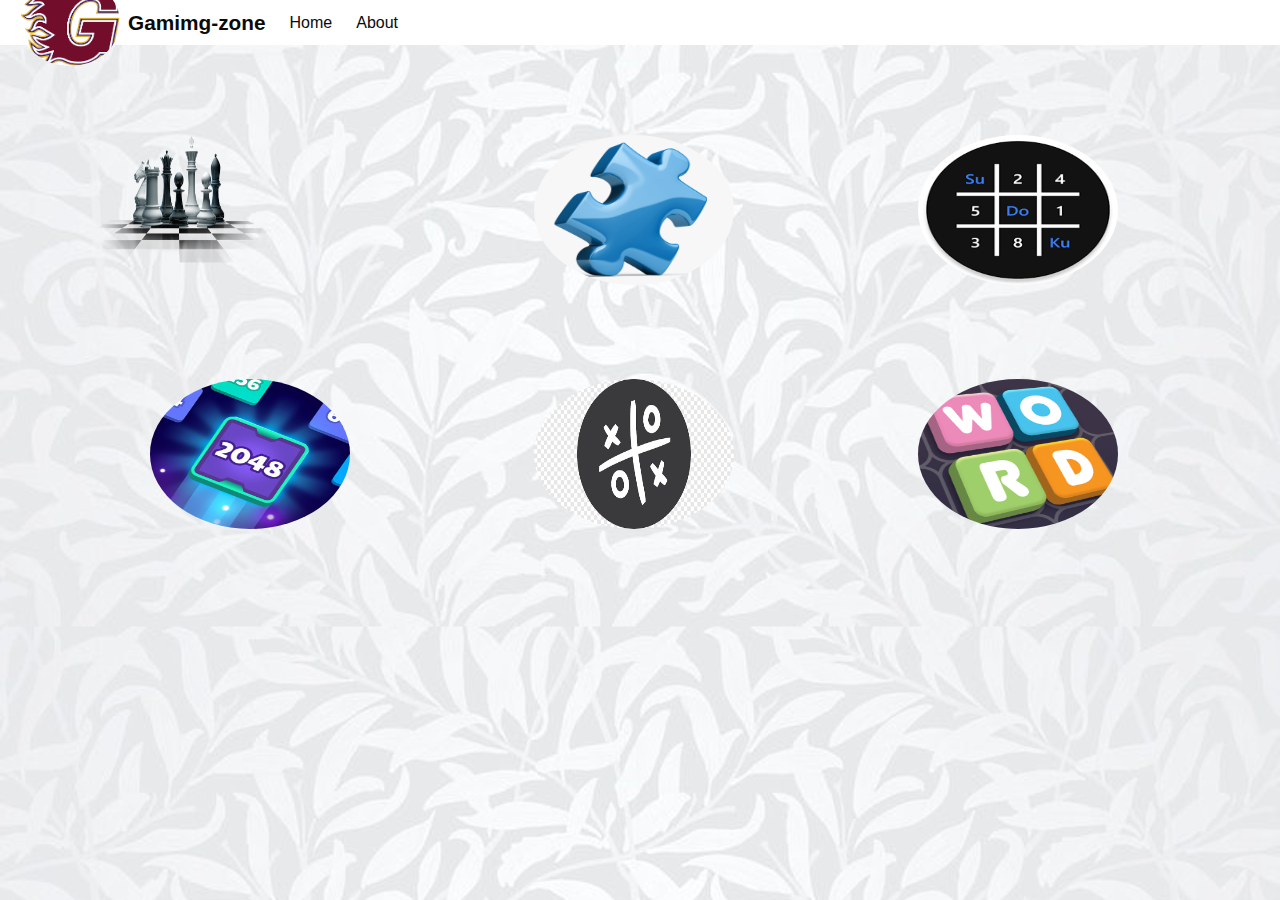
==== index.html @ 80b853bb "Project Started" ====
<!DOCTYPE html>
<html lang="en">

<head>
    <meta charset="UTF-8">
    <meta http-equiv="X-UA-Compatible" content="IE=edge">
    <meta name="viewport" content="width=device-width, initial-scale=1.0">
    <link rel="stylesheet" href="/HomePage/style/style.css">
    <title>Game App</title>
</head>

<body class="indexcontainer">
    <nav>
        <ul>
            <li class="logo"> <img src="HomePage/style/images/gamelogo.png" alt="Games">Gamimg-zone</li>
            <li>Home</li>
            <li>About</li>
        </ul>
        <div class="threeGames">
            <div class="tgameslogo"> <a href="Games/chess/chess.html">
                    <img class="chessimg" src="logo/chessLogo.png" alt="logo">
                </a>
            </div>
            <div class="tgameslogo"> <a href="Games/puzzle/puzzle.html">
                    <img class="puzzleimg" src="logo/puzzleLogo.png" alt="logo">
                </a>
            </div>
            <div class="tgameslogo"> <a href="Games/sudoko/sudoko.html">
                    <img class="sudokoimg" src="logo/sudokoLogo.png" alt="logo">
                </a>
            </div>
            <div class="tgameslogo"> <a href="Games/2048Game/game2084.html">
                    <img class="game2084img" src="logo/2048GameLogo.jpg" alt="logo">
                </a>
            </div>
            <div class="tgameslogo"> <a href="Games/Tictactoe/tictactoe.html">
                    <img class="tictactoeimg" src="logo/ticTacToelogo.png" alt="logo">
                </a>
            </div>
            <div class="tgameslogo"> <a href="Games/wordle/wordle.html">
                    <img class="wordleimg" src="logo/wordle.png" alt="logo">
                </a>
            </div>
        </div>


    </nav>
</body>

</html>
---- HomePage/style/style.css ----
* {
    margin: 0;
    padding: 0;
    font-family: sans-serif;
}

.formcontainer {
    background-image: url('images/chatbackgroundimage.jpg');

}

.box-container {
    width: 380px;
    height: 600px;
    position: relative;
    margin: 5% auto;
    background: #fff;
    border-radius: 20px;
    overflow: hidden;
}

.button-box {
    width: 220px;
    margin: 35px auto;
    position: relative;
    box-shadow: 0 0 20px 10px #795ddf1f;
    border-radius: 40px;
}

.toggle-btn {
    padding: 10px 30px;
    cursor: pointer;
    background: transparent;
    border: 0;
    outline: none;
    position: relative;
}

#btn {
    top: 0;
    left: 0;
    position: absolute;
    width: 110px;
    height: 100%;
    background: linear-gradient(to right, #ff105f, #ffad06);
    border-radius: 30px;
    transition: .5s;
}

.indexcontainer {
    background-image: url('images/bgimage3.jpg');
    background-position: center;
    background-size: cover;
    height: auto;
    width: auto;

}

.logo img {
    border-radius: 50%;
    width: 100px;
    padding: 0 8px;
    position: cover;
}

nav ul {
    display: flex;
    align-items: center;
    list-style-type: none;
    height: 45px;
    background-color: #fff;
    color: rgb(10, 10, 11);
}

nav ul li {
    padding: 0 12px;
}

.logo {
    display: flex;
    align-items: center;
    font-weight: bolder;
    font-size: 1.3rem;
    font-family: 'Franklin Gothic Medium', 'Arial Narrow', Arial, sans-serif;
}

.tgameslogo {
    float: left;
    width: 30%
}

.chessimg {
    width: 200px;
    height: 150px;
    position: relative;
    margin-top: 90px;
    margin-left: 90px;
    overflow: hidden;
    color: black;
    border-radius: 50%;
}

.puzzleimg {
    width: 200px;
    height: 150px;
    position: relative;
    margin-top: 90px;
    margin-left: 150px;
    overflow: hidden;
    color: black;
    border-radius: 50%;
}

.sudokoimg {
    width: 200px;
    height: 150px;
    position: relative;
    margin-top: 90px;
    margin-left: 150px;
    overflow: hidden;
    color: black;
    border-radius: 50%;
}

.game2084img {
    width: 200px;
    height: 150px;
    position: relative;
    margin-top: 90px;
    margin-left: 150px;
    overflow: hidden;
    color: black;
    border-radius: 50%;
}

.tictactoeimg {
    width: 200px;
    height: 150px;
    position: relative;
    margin-top: 90px;
    margin-left: 150px;
    overflow: hidden;
    color: black;
    border-radius: 50%;
}

.wordleimg {
    width: 200px;
    height: 150px;
    position: relative;
    margin-top: 90px;
    margin-left: 150px;
    overflow: hidden;
    color: black;
    border-radius: 50%;
}
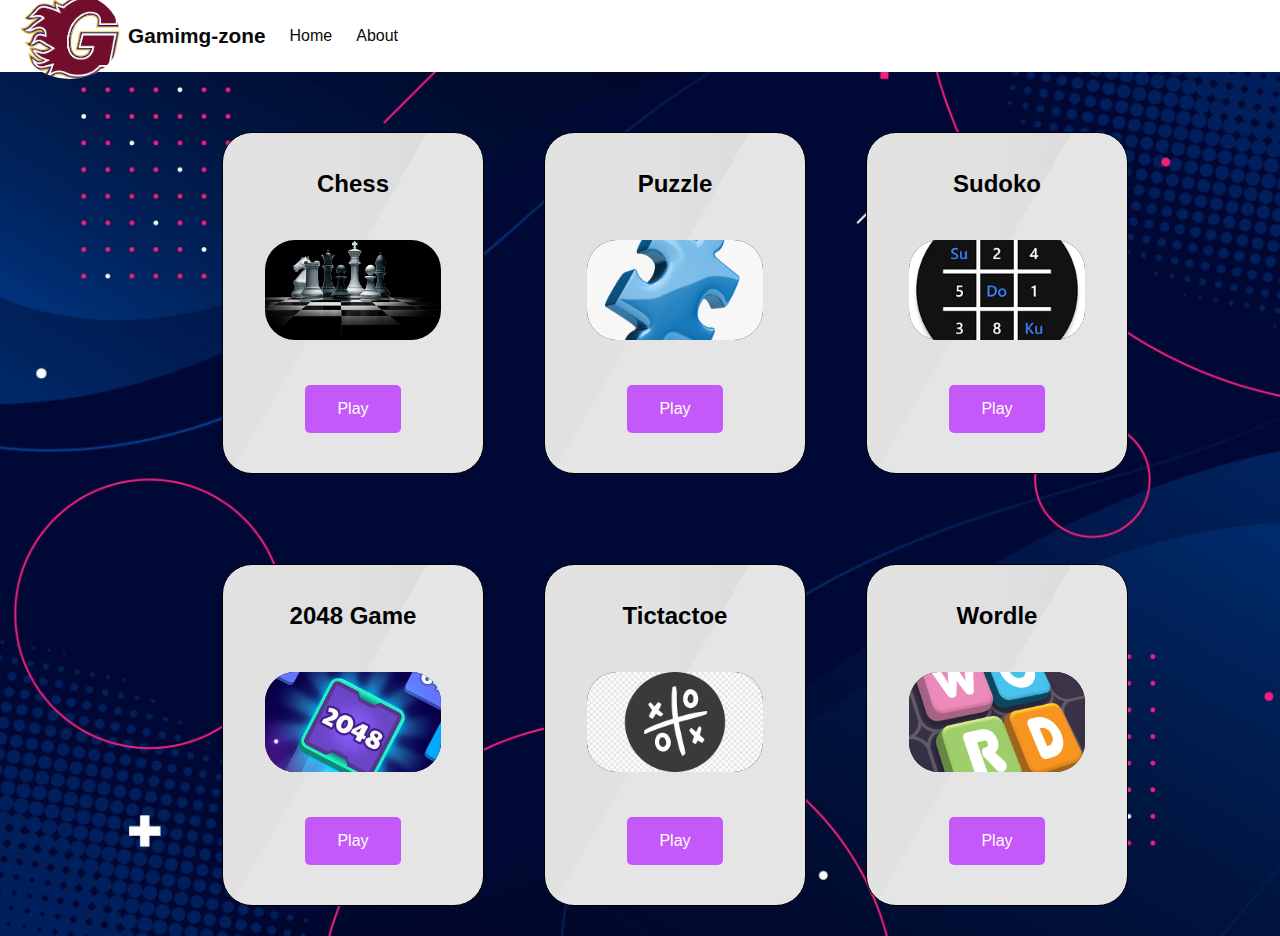
==== commit 7fc5b63c: "homePage Done" ====
--- a/index.html
+++ b/index.html
@@ -11,36 +11,82 @@
 
 <body class="indexcontainer">
     <nav>
-        <ul>
+        <ul class="menu">
             <li class="logo"> <img src="HomePage/style/images/gamelogo.png" alt="Games">Gamimg-zone</li>
             <li>Home</li>
             <li>About</li>
         </ul>
-        <div class="threeGames">
-            <div class="tgameslogo"> <a href="Games/chess/chess.html">
-                    <img class="chessimg" src="logo/chessLogo.png" alt="logo">
+        <div class="gameList">
+
+
+            <div class="card">
+                <h2>Chess</h2>
+                <div class="cardLogo">
+                    <img src="./logo/chessLogo.png" alt="logo">
+                </div>
+                <a href="Games/chess/chess.html">
+                    <button>Play</button>
                 </a>
             </div>
-            <div class="tgameslogo"> <a href="Games/puzzle/puzzle.html">
-                    <img class="puzzleimg" src="logo/puzzleLogo.png" alt="logo">
+
+            <div class="card">
+                <h2>Puzzle</h2>
+                <div class="cardLogo">
+                    <img src="./logo/puzzleLogo.png" alt="logo">
+                </div>
+                <a href="Games/puzzle/puzzle.html">
+                    <button>Play</button>
                 </a>
             </div>
-            <div class="tgameslogo"> <a href="Games/sudoko/sudoko.html">
-                    <img class="sudokoimg" src="logo/sudokoLogo.png" alt="logo">
+
+            <div class="card">
+                <h2>Sudoko</h2>
+                <div class="cardLogo">
+                    <img src="./logo/sudokoLogo.png" alt="logo">
+                </div>
+                <a href="Games/sudoko/sudoko.html">
+                    <button>Play</button>
                 </a>
             </div>
-            <div class="tgameslogo"> <a href="Games/2048Game/game2084.html">
-                    <img class="game2084img" src="logo/2048GameLogo.jpg" alt="logo">
+
+        </div>
+
+
+        <div class="gameList">
+
+
+            <div class="card">
+                <h2>2048 Game</h2>
+                <div class="cardLogo">
+                    <img src="./logo/2048GameLogo.jpg" alt="logo">
+                </div>
+                <a href="Games/2048Game/game2084.html">
+                    <button>Play</button>
                 </a>
             </div>
-            <div class="tgameslogo"> <a href="Games/Tictactoe/tictactoe.html">
-                    <img class="tictactoeimg" src="logo/ticTacToelogo.png" alt="logo">
+
+            <div class="card">
+                <h2>Tictactoe</h2>
+                <div class="cardLogo">
+                    <img src="./logo/ticTacToelogo.png" alt="logo">
+                </div>
+                <a href="Games/Tictactoe/tictactoe.html">
+                    <button>Play</button>
                 </a>
             </div>
-            <div class="tgameslogo"> <a href="Games/wordle/wordle.html">
-                    <img class="wordleimg" src="logo/wordle.png" alt="logo">
+
+            <div class="card">
+                <h2>Wordle</h2>
+                <div class="cardLogo">
+                    <img src="./logo/wordle.png" alt="logo">
+                </div>
+                <a href="Games/wordle/wordle.html">
+                    <button>Play</button>
                 </a>
             </div>
+
+            
+
         </div>
 
 
--- a/HomePage/style/style.css
+++ b/HomePage/style/style.css
@@ -35,6 +35,68 @@
     outline: none;
     position: relative;
 }
+.menu{
+    height: 8vh;
+   
+
+}
+.gameList{
+    display: flex;
+    flex-flow: row wrap;
+    margin-left: 15%;
+    margin-top: 30px;
+    
+}
+
+  .card {
+    padding:20px;
+    margin: 30px;
+    width: 220px;
+    height: 300px;
+    background-image: url(./images/chatbackgroundimage.jpg);
+    border: 1px solid rgb(0, 0, 0);
+    border-radius: 30px;
+    display: flex;
+    flex-direction: column;
+    align-items: center;
+    justify-content: space-between;
+  }
+  
+  .card h2 {
+    margin: 17px;
+  }
+  
+  .cardLogo{
+    width: 80%;
+    height: 100px;
+    border-radius: 30px;
+    background-color: black;
+    display: flex;
+  }
+
+  .card img {
+    width: 100%;
+    height: 100px;
+    border-radius: 30px;
+    object-fit: cover;
+  }
+  
+  .card button {
+    background-color: #c558f8;
+    border: none;
+    color: white;
+    padding: 15px 32px;
+    text-align: center;
+    text-decoration:double;
+    display: inline-block;
+    font-size: 16px;
+    margin: 20px;
+    cursor: pointer;
+    border-radius: 5px;
+  }
+  
+
+
 
 #btn {
     top: 0;
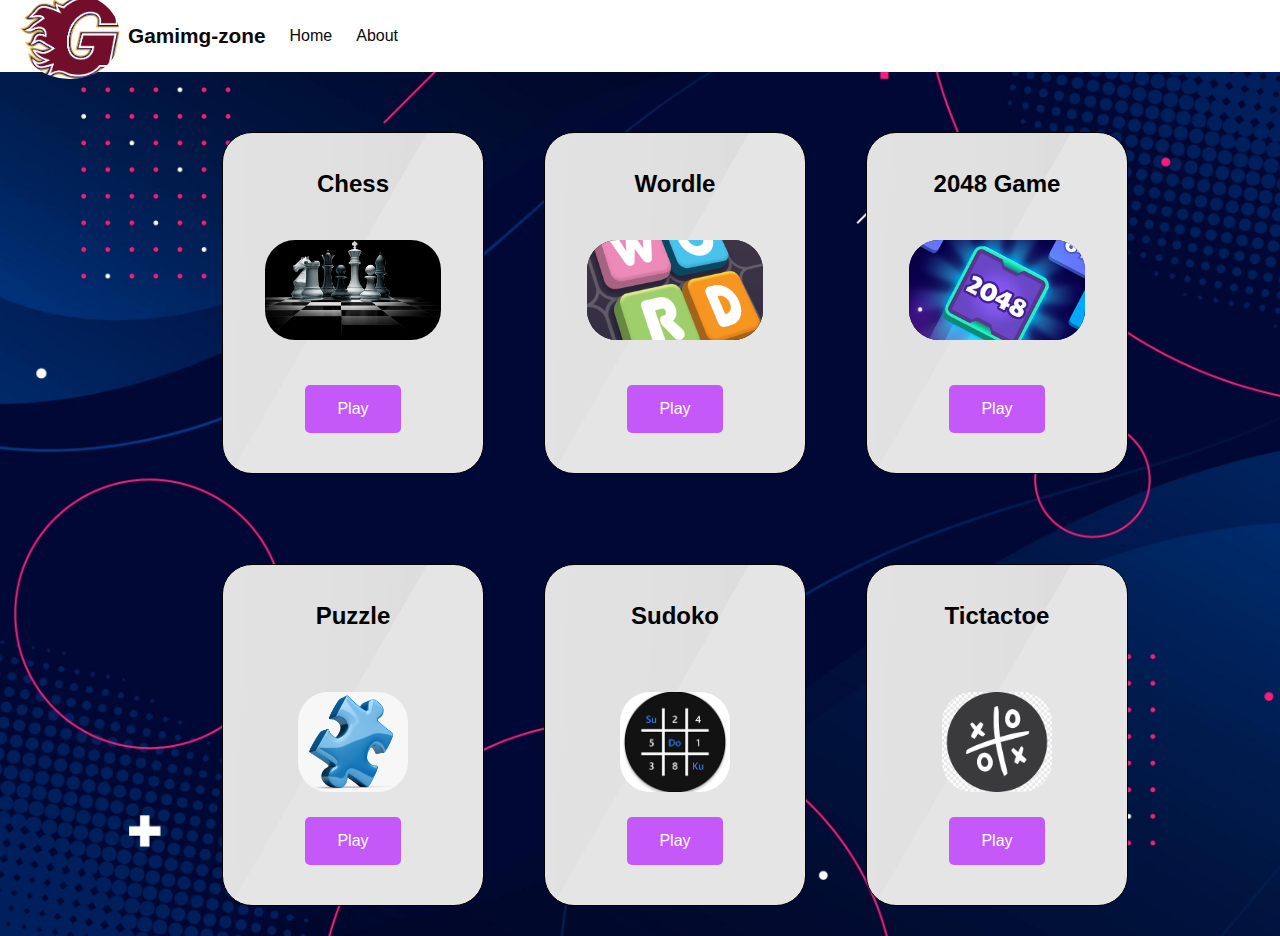
==== commit bf120a2c: "wordly and chess" ====
--- a/index.html
+++ b/index.html
@@ -18,59 +18,12 @@
         </ul>
         <div class="gameList">
 
-
             <div class="card">
                 <h2>Chess</h2>
                 <div class="cardLogo">
                     <img src="./logo/chessLogo.png" alt="logo">
                 </div>
                 <a href="Games/chess/chess.html">
-                    <button>Play</button>
-                </a>
-            </div>
-
-            <div class="card">
-                <h2>Puzzle</h2>
-                <div class="cardLogo">
-                    <img src="./logo/puzzleLogo.png" alt="logo">
-                </div>
-                <a href="Games/puzzle/puzzle.html">
-                    <button>Play</button>
-                </a>
-            </div>
-
-            <div class="card">
-                <h2>Sudoko</h2>
-                <div class="cardLogo">
-                    <img src="./logo/sudokoLogo.png" alt="logo">
-                </div>
-                <a href="Games/sudoko/sudoko.html">
-                    <button>Play</button>
-                </a>
-            </div>
-
-        </div>
-
-
-        <div class="gameList">
-
-
-            <div class="card">
-                <h2>2048 Game</h2>
-                <div class="cardLogo">
-                    <img src="./logo/2048GameLogo.jpg" alt="logo">
-                </div>
-                <a href="Games/2048Game/game2084.html">
-                    <button>Play</button>
-                </a>
-            </div>
-
-            <div class="card">
-                <h2>Tictactoe</h2>
-                <div class="cardLogo">
-                    <img src="./logo/ticTacToelogo.png" alt="logo">
-                </div>
-                <a href="Games/Tictactoe/tictactoe.html">
                     <button>Play</button>
                 </a>
             </div>
@@ -85,11 +38,52 @@
                 </a>
             </div>
 
-            
+            <div class="card">
+                <h2>2048 Game</h2>
+                <div class="cardLogo">
+                    <img src="./logo/2048GameLogo.jpg" alt="logo">
+                </div>
+                <a href="Games/2048Game/game2084.html">
+                    <button>Play</button>
+                </a>
+            </div>
 
         </div>
 
 
+        <div class="gameList">
+
+            <div class="card">
+                <h2>Puzzle</h2>
+                <div class="cardLogo2">
+                    <img src="./logo/puzzleLogo.png" alt="logo">
+                </div>
+                <a href="Games/puzzle/puzzle.html">
+                    <button>Play</button>
+                </a>
+            </div>
+
+            <div class="card">
+                <h2>Sudoko</h2>
+                <div class="cardLogo2">
+                    <img src="./logo/sudokoLogo.png" alt="logo">
+                </div>
+                <a href="Games/sudoko/sudoko.html">
+                    <button>Play</button>
+                </a>
+            </div>
+
+            <div class="card">
+                <h2>Tictactoe</h2>
+                <div class="cardLogo2">
+                    <img src="./logo/ticTacToelogo.png" alt="logo">
+                </div>
+                <a href="Games/Tictactoe/tictactoe.html">
+                    <button>Play</button>
+                </a>
+            </div>
+
+        </div>
     </nav>
 </body>
 
--- a/HomePage/style/style.css
+++ b/HomePage/style/style.css
@@ -71,6 +71,14 @@
     height: 100px;
     border-radius: 30px;
     background-color: black;
+    display: flex;
+  }
+
+  .cardLogo2{
+    width: 50%;
+    height: 60px;
+    border-radius: 70px;
+    background-image: url(./images/chatbackgroundimage.jpg);
     display: flex;
   }
 
@@ -215,4 +223,4 @@
     overflow: hidden;
     color: black;
     border-radius: 50%;
-}+}
